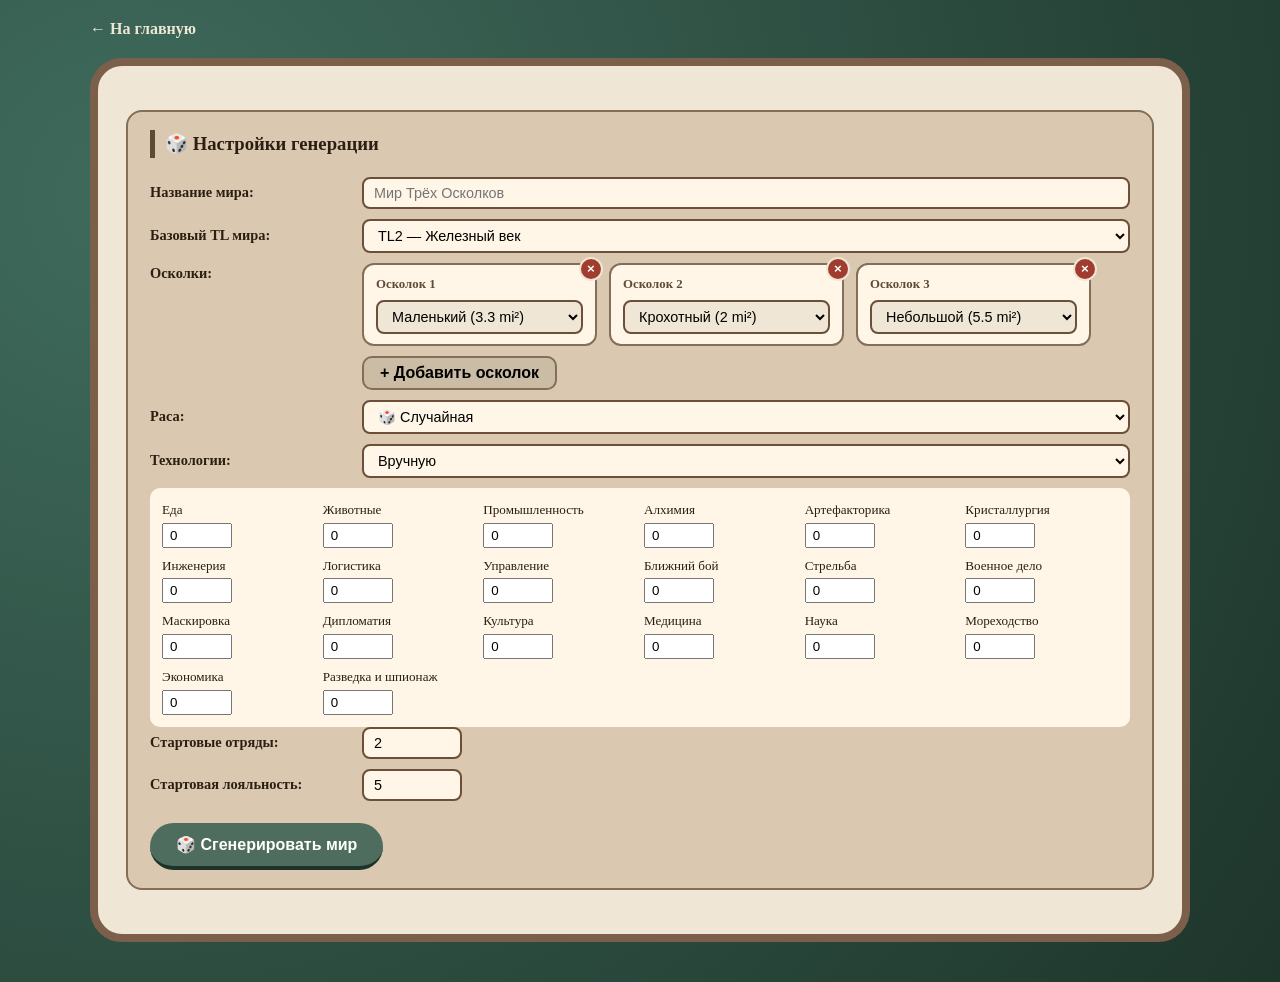
==== calculator.html @ 0f803b51 "Add files via upload" ====
<!DOCTYPE html>
<html lang="ru">
<head>
<meta charset="UTF-8">
<meta name="viewport" content="width=device-width, initial-scale=1.0">
<title>Калькулятор мира — Люди, Осколки и Владыки</title>
<link rel="stylesheet" href="va-styles.css">
</head>
<body style="background:#2b4a3f; background-image: radial-gradient(circle at 10% 20%, #3f6b5c, #1e352b); min-height:100vh; margin:0; padding:20px;">

<div style="max-width:1100px; margin: 0 auto 16px;">
  <a href="index.html" style="color:#efe6d5; text-decoration:none; font-weight:bold;">← На главную</a>
</div>

<div class="va-game">

  <div class="va-gen-panel">
    <h3>🎲 Настройки генерации</h3>

    <div class="va-gen-row">
      <label>Название мира:</label>
      <input type="text" id="va-worldName" placeholder="Мир Трёх Осколков">
    </div>

    <div class="va-gen-row">
      <label>Базовый TL мира:</label>
      <select id="va-baseTL">
        <option value="1">TL1 — Бронзовый век</option>
        <option value="2" selected>TL2 — Железный век</option>
        <option value="3">TL3 — Средневековье</option>
        <option value="4">TL4 — Ренессанс</option>
        <option value="5">TL5 — Промышленность</option>
      </select>
    </div>

    <div class="va-gen-row" style="align-items: flex-start;">
      <label>Осколки:</label>
      <div>
        <div id="va-shardsList" class="va-shards-list"></div>
        <button class="va-add-shard-btn" onclick="VA.UI.addShardSlot()">+ Добавить осколок</button>
      </div>
    </div>

    <div class="va-gen-row">
      <label>Раса:</label>
      <select id="va-raceSel"></select>
    </div>

    <div class="va-gen-row">
      <label>Технологии:</label>
      <select id="va-techMode" onchange="VA.UI.rebuildTechDetail()">
        <option value="random">Случайные</option>
        <option value="manual" selected>Вручную</option>
      </select>
    </div>
    <div id="va-techDetail"></div>

    <div class="va-gen-row">
      <label>Стартовые отряды:</label>
      <input type="number" id="va-troopCount" value="2" min="0" max="10">
    </div>

    <div class="va-gen-row">
      <label>Стартовая лояльность:</label>
      <input type="number" id="va-loyaltyVal" value="5" min="0" max="10">
    </div>

    <button class="va-gen-btn" onclick="VA.UI.generate()">🎲 Сгенерировать мир</button>
  </div>

  <div id="va-output"></div>

</div>

<script src="va-config.js"></script>
<script src="va-races.js"></script>
<script src="va-techs.js"></script>
<script src="va-buildings.js"></script>
<script src="va-troops.js"></script>
<script src="va-engine.js"></script>
<script src="va-ui.js"></script>

</body>
</html>
---- va-styles.css ----
.va-game { box-sizing: border-box; font-family: 'Segoe UI', 'Palatino', serif;
  background: #efe6d5; border: 8px solid #7c5f4b; border-radius: 32px;
  padding: 24px 28px; color: #2c1e12; line-height: 1.5; max-width: 1100px; margin: 20px auto; }
.va-game * { box-sizing: border-box; }
.va-game h1 { text-align: center; font-size: 2rem; border-bottom: 3px double #5f4a36; padding-bottom: 12px; margin-top: 0; }
.va-game h2 { border-left: 6px solid #5f4a36; padding-left: 12px; margin-top: 36px; color: #3a2a1c; }
.va-game h3 { margin-top: 0; color: #2c1e12; }

.va-gen-panel { background: #dac9b0; border: 2px solid #836e58; border-radius: 16px; padding: 18px 22px; margin: 20px 0; }
.va-gen-panel h3 { margin-top: 0; border-left: 5px solid #5f4a36; padding-left: 10px; }
.va-gen-row { display: grid; grid-template-columns: 200px 1fr; gap: 12px; align-items: center; margin-bottom: 10px; }
.va-gen-row label { font-weight: bold; font-size: 0.9rem; }
.va-gen-row input, .va-gen-row select { padding: 6px 10px; border: 2px solid #6b4f38; border-radius: 8px;
  background: #fff6e8; font-size: 0.9rem; width: 100%; }
.va-gen-row input[type="number"] { max-width: 100px; }

.va-gen-btn { background: #4f6d5e; color: #fff; border: none; border-bottom: 4px solid #1e3328;
  padding: 12px 26px; border-radius: 30px; cursor: pointer; font-weight: bold; font-size: 1rem; margin-top: 12px; }
.va-gen-btn:hover { background: #3f5b4f; }

.va-shards-list { display: flex; flex-wrap: wrap; gap: 12px; }
.va-shard-slot { background: #fff6e8; border: 2px solid #836e58; border-radius: 12px;
  padding: 10px 12px; min-width: 180px; position: relative; }
.va-shard-slot label { display: block; font-size: 0.8rem; font-weight: bold; color: #5f4a36; margin-bottom: 6px; }
.va-shard-slot select { width: 100%; padding: 6px 10px; border: 2px solid #6b4f38;
  border-radius: 8px; background: #efe6d5; font-size: 0.9rem; }
.va-remove-btn { position: absolute; top: -8px; right: -8px; width: 24px; height: 24px;
  border-radius: 50%; background: #a13d2f; color: #fff; border: 2px solid #efe6d5;
  cursor: pointer; font-weight: bold; display: grid; place-items: center; line-height: 1; }
.va-add-shard-btn { margin-top: 10px; background: #cbbca6; border: 2px solid #836e58;
  border-radius: 10px; padding: 6px 16px; cursor: pointer; font-weight: bold; font-size: 1rem; }

.va-tech-grid { background: #fff6e8; border-radius: 10px; padding: 12px; margin-top: 6px;
  display: grid; grid-template-columns: repeat(auto-fill, minmax(150px, 1fr)); gap: 8px; }
.va-tech-row { display: flex; flex-direction: column; gap: 3px; font-size: 0.82rem; }
.va-tech-row input[type="number"] { max-width: 70px; padding: 3px 6px; }

.va-badges { display: flex; flex-wrap: wrap; gap: 8px; justify-content: center; margin: 16px 0 4px; }
.va-badge { background: #cbbca6; border: 1px solid #836e58; border-radius: 20px;
  padding: 5px 14px; font-size: 0.82rem; font-weight: bold; }

.va-summary { display: grid; gap: 10px; grid-template-columns: repeat(auto-fit, minmax(140px, 1fr)); margin: 20px 0 8px; }
.va-stat { background: #f5ecdc; border: 2px solid #836e58; border-radius: 12px; padding: 12px 14px; text-align: center; }
.va-stat .k { font-size: 0.72rem; letter-spacing: .08em; text-transform: uppercase; color: #6b5a44; }
.va-stat .v { font-size: 1.5rem; font-weight: bold; color: #3a2a1c; }
.va-stat .v small { font-size: 0.75rem; font-weight: normal; color: #6b5a44; display: block; margin-top: 2px; }

.va-grid { display: grid; gap: 16px; grid-template-columns: repeat(auto-fit, minmax(260px, 1fr)); }
.va-card { background: #f5ecdc; border: 2px solid #836e58; border-radius: 16px; padding: 18px 20px; }
.va-tag { font-size: 0.72rem; letter-spacing: .1em; text-transform: uppercase; color: #7c5f4b; font-weight: bold; }
.va-card h3 { margin: 4px 0 10px; font-size: 1.15rem; }

.va-rows { display: flex; flex-direction: column; gap: 7px; margin-top: 8px; }
.va-row { display: flex; justify-content: space-between; gap: 10px; font-size: 0.86rem;
  padding-bottom: 6px; border-bottom: 1px dashed #d4c4a8; }
.va-row:last-child { border-bottom: none; padding-bottom: 0; }
.va-row .k { color: #6b5a44; }
.va-row .v { font-weight: bold; text-align: right; }

.va-orb { width: 54px; height: 54px; border-radius: 50%; margin: 0 auto 12px;
  background: radial-gradient(circle at 32% 28%, #dff0ff, #6fb4ff 40%, #3a5fd0 70%, #151f52);
  box-shadow: 0 0 18px rgba(95,180,255,.5), inset -4px -6px 14px rgba(0,0,0,.55); }
.va-orb.va-tiny { width: 38px; height: 38px; }
.va-orb.va-small { width: 50px; height: 50px; background: radial-gradient(circle at 30% 26%, #fff0d6, #ffc98a 40%, #c47a3c 72%, #3b2410); }
.va-orb.va-medium { width: 62px; height: 62px; background: radial-gradient(circle at 34% 30%, #e8ddff, #b79bff 40%, #6b46c9 72%, #1d1240); }
.va-orb.va-large { width: 72px; height: 72px; background: radial-gradient(circle at 34% 30%, #ffe0d6, #ff9b6b 40%, #c94628 72%, #401010); }

.va-race-box { display: grid; gap: 20px; grid-template-columns: auto 1fr; align-items: center;
  background: #f5ecdc; border: 2px solid #836e58; border-radius: 16px; padding: 20px 22px; }
.va-avatar { width: 78px; height: 78px; border-radius: 50%; display: grid; place-items: center;
  font-size: 2.4rem; background: #cbbca6; border: 2px solid #836e58; }
.va-traits { display: flex; flex-wrap: wrap; gap: 6px; margin-top: 12px; }
.va-trait { background: #dac9b0; border: 1px solid #836e58; border-radius: 8px;
  padding: 4px 10px; font-size: 0.78rem; font-weight: bold; }

.va-pip-row { display: flex; gap: 4px; margin-top: 10px; }
.va-pip { width: 100%; height: 7px; border-radius: 4px; background: #d4c4a8; }
.va-pip.on { background: #2e6b3e; box-shadow: 0 0 6px rgba(46,107,62,.6); }

.va-unit { display: flex; align-items: center; gap: 14px; margin-bottom: 12px; }
.va-icon { width: 48px; height: 48px; flex: 0 0 48px; border-radius: 12px; display: grid;
  place-items: center; font-size: 1.6rem; background: #cbbca6; border: 2px solid #836e58; }

.va-note { background: #f5ecdc; border-left: 4px solid #4f6d5e; padding: 10px 14px;
  border-radius: 6px; font-size: 0.85rem; font-style: italic; margin: 14px 0; }

@media (max-width: 620px) {
  .va-race-box { grid-template-columns: 1fr; text-align: center; justify-items: center; }
  .va-gen-row { grid-template-columns: 1fr; }
}
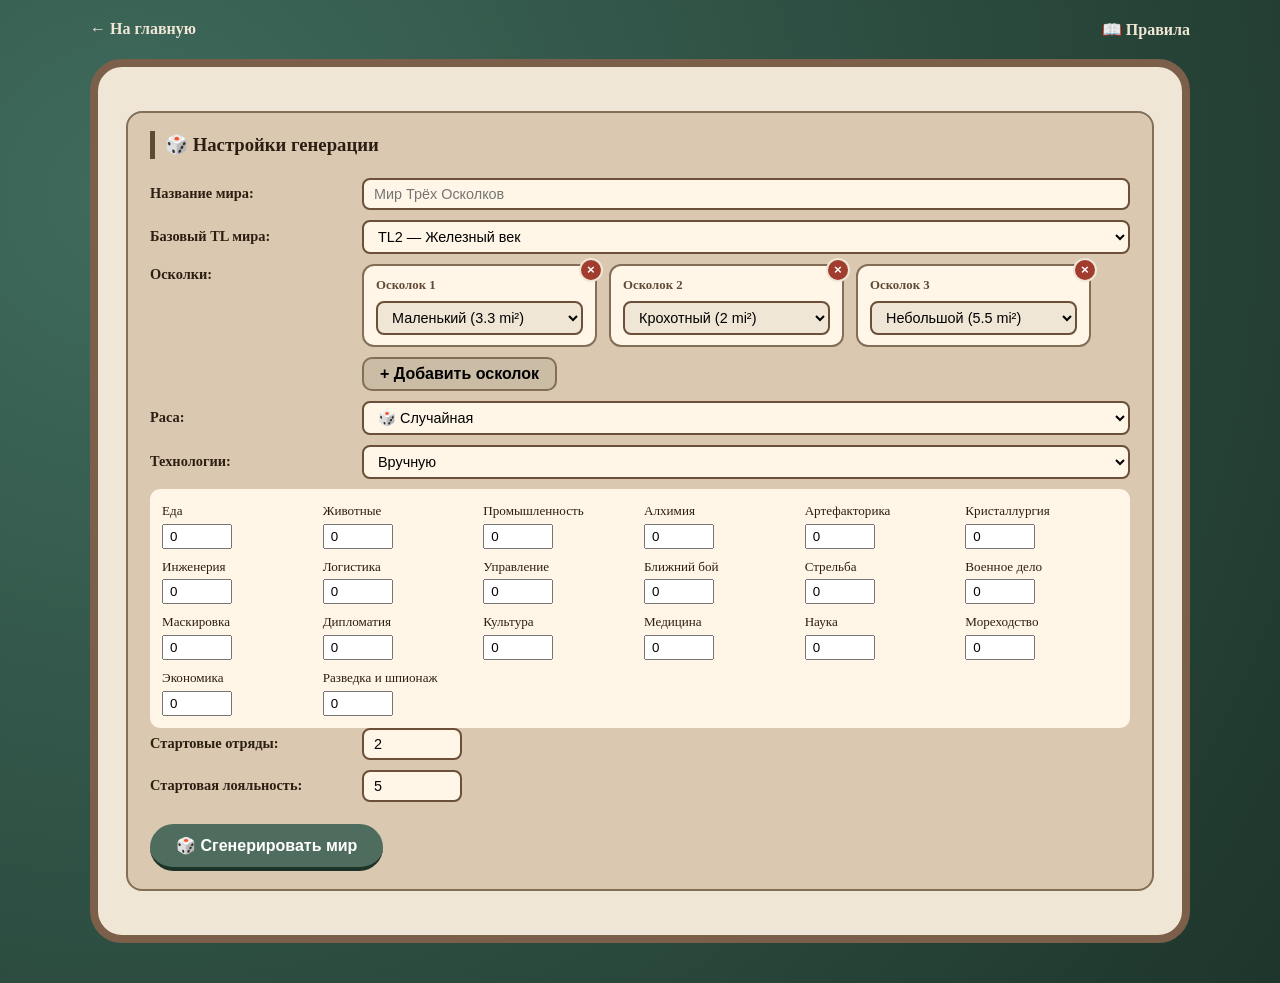
==== commit d77ba555: "Update calculator.html" ====
--- a/calculator.html
+++ b/calculator.html
@@ -8,8 +8,9 @@
 </head>
 <body style="background:#2b4a3f; background-image: radial-gradient(circle at 10% 20%, #3f6b5c, #1e352b); min-height:100vh; margin:0; padding:20px;">
 
-<div style="max-width:1100px; margin: 0 auto 16px;">
+<div style="max-width:1100px; margin: 0 auto 16px; display: flex; justify-content: space-between;">
   <a href="index.html" style="color:#efe6d5; text-decoration:none; font-weight:bold;">← На главную</a>
+  <a href="rules.html" style="color:#efe6d5; text-decoration:none; font-weight:bold;">📖 Правила</a>
 </div>
 
 <div class="va-game">
@@ -78,7 +79,9 @@
 <script src="va-buildings.js"></script>
 <script src="va-troops.js"></script>
 <script src="va-engine.js"></script>
+<script src="va-storage.js"></script>
+<script src="va-game.js"></script>
 <script src="va-ui.js"></script>
 
 </body>
-</html>+</html>
